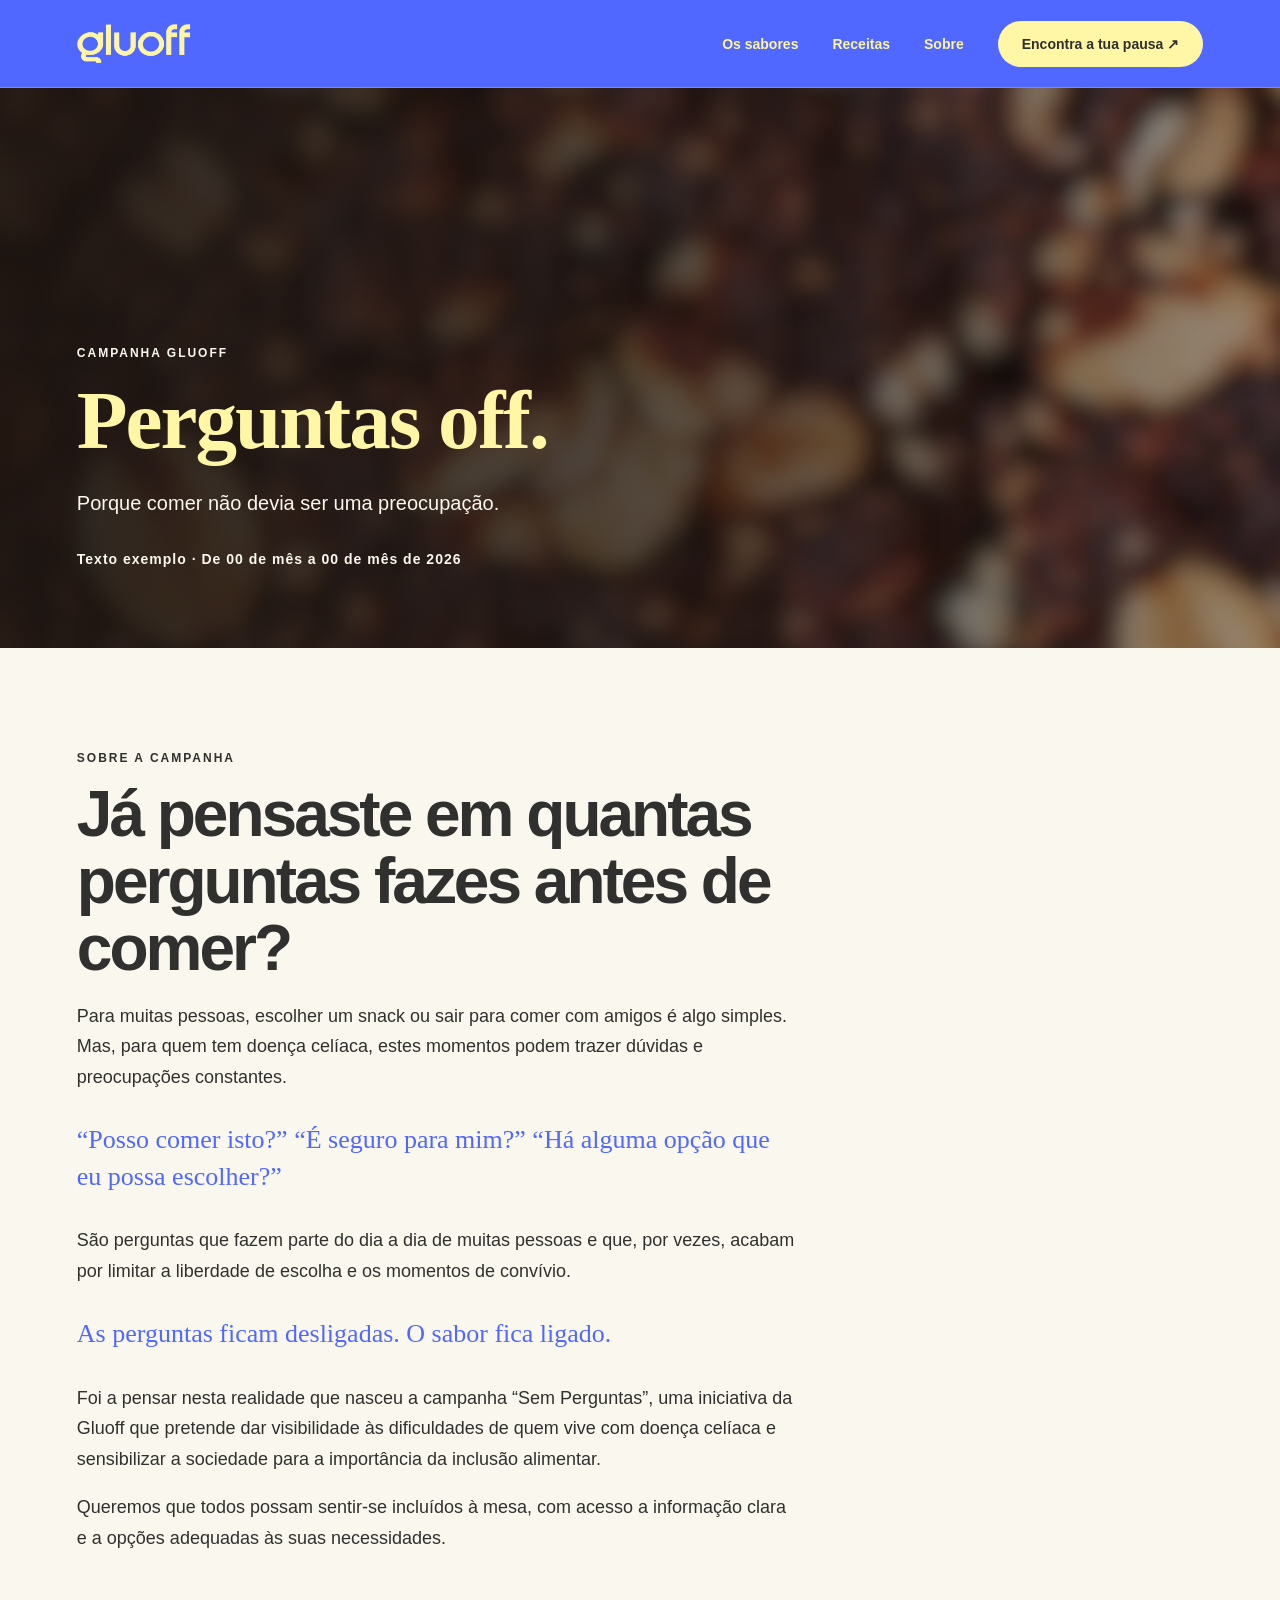
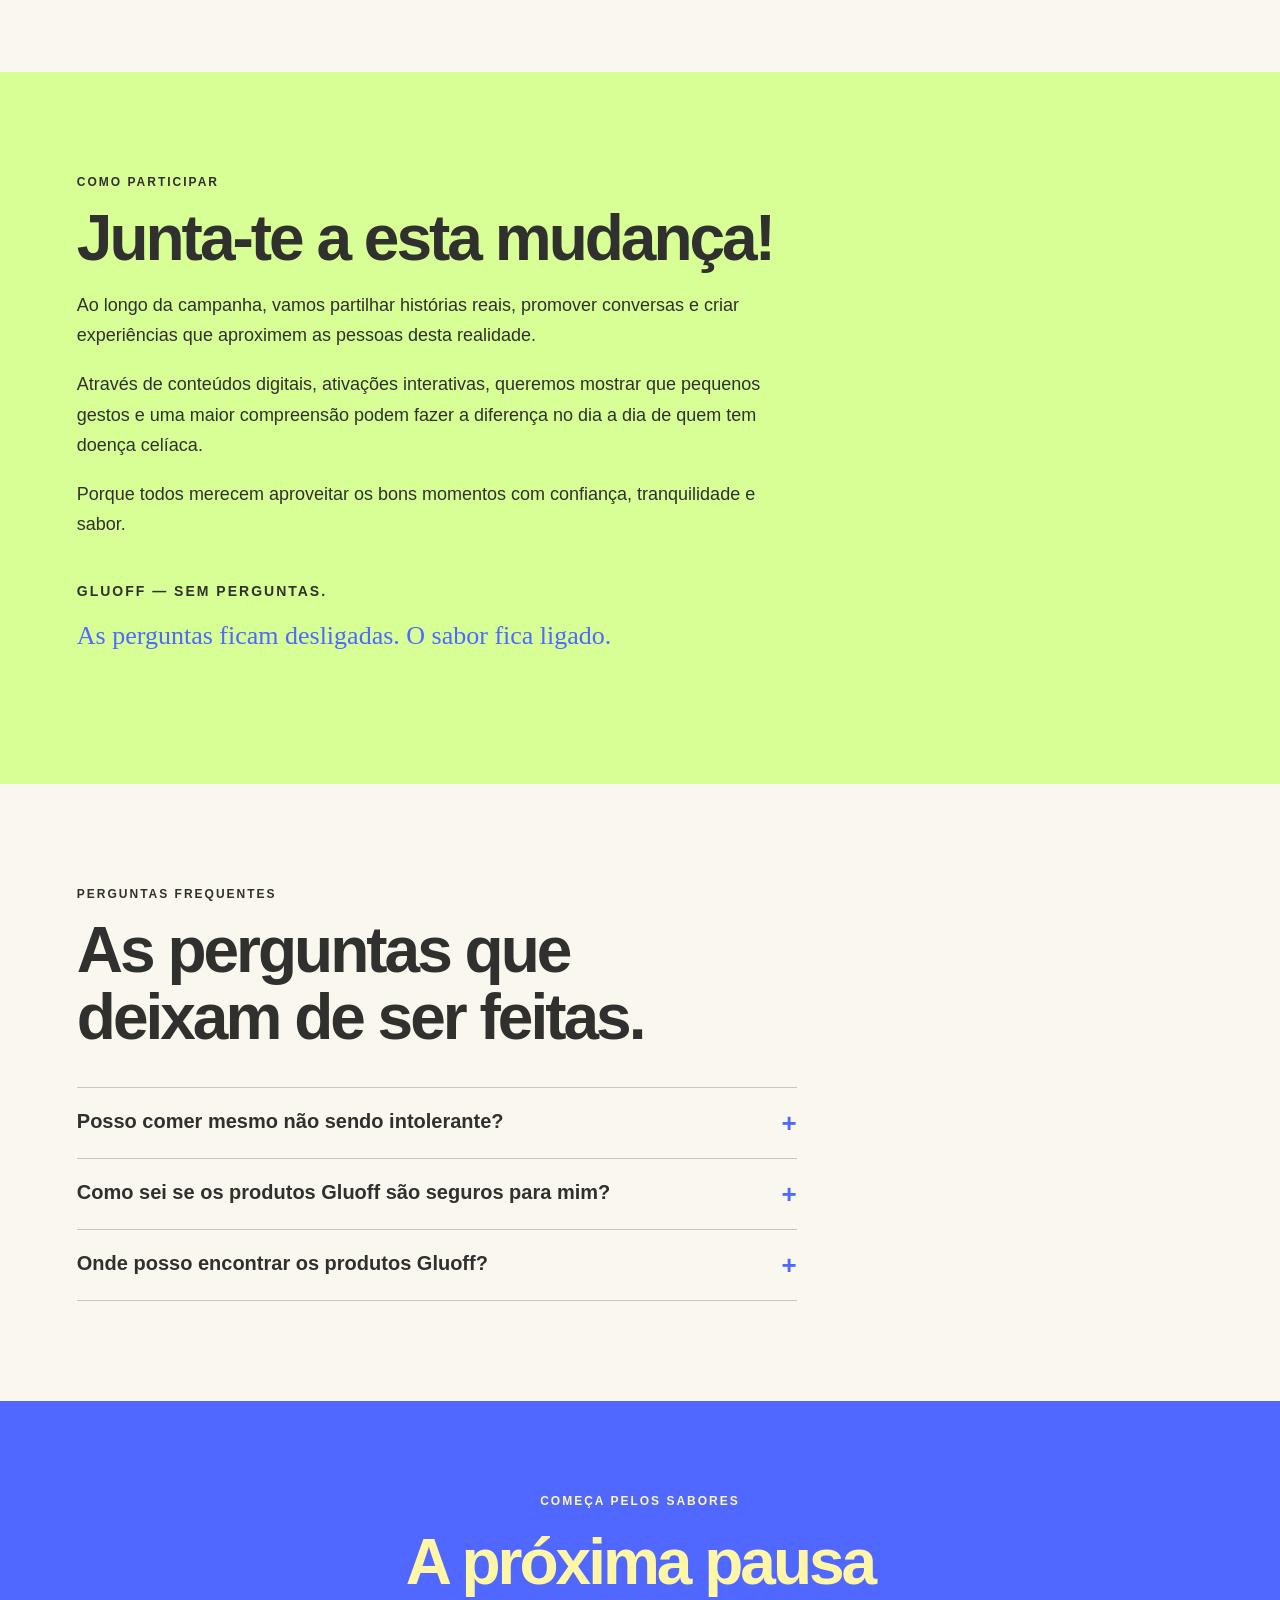
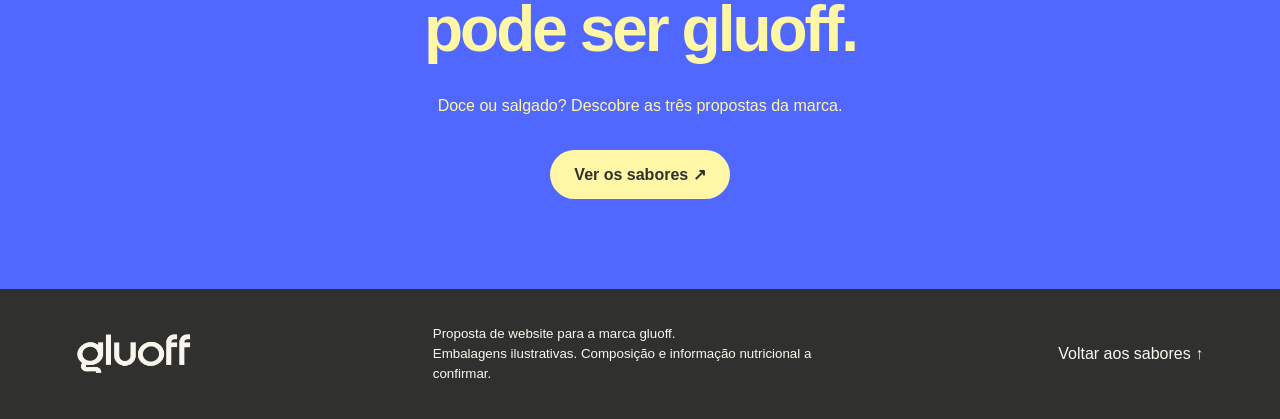
==== perguntas-off.html @ dc0ed852 "Add logo, product photos, campaign banner and new pages - Replace text logo with the gluoff logo ima" ====
<!doctype html>
<html lang="pt-PT">
<head>
  <meta charset="utf-8">
  <meta name="viewport" content="width=device-width,initial-scale=1">
  <meta name="theme-color" content="#5068ff">
  <title>Perguntas off — gluoff</title>
  <meta name="description" content="Perguntas off: a campanha da gluoff. Porque comer não devia ser uma preocupação.">
  <link rel="stylesheet" href="styles.css">
</head>
<body>
  <header>
    <a class="logo" href="index.html" aria-label="gluoff início">gluoff</a>
    <nav aria-label="Navegação principal">
      <a href="index.html#sabores">Os sabores</a>
      <a href="receitas.html">Receitas</a>
      <a href="sobre.html">Sobre</a>
      <a class="pill" href="index.html#pausa">Encontra a tua pausa ↗</a>
    </nav>
  </header>

  <main>
    <!-- Texto exemplo: substituir pelo conteúdo final -->
    <section class="campaign">
      <div class="campaign-copy">
        <span class="eyebrow">Campanha gluoff</span>
        <h1><span>Perguntas off.</span></h1>
        <p>Porque comer não devia ser uma preocupação.</p>
        <span class="campaign-dates">Texto exemplo · De 00 de mês a 00 de mês de 2026</span>
      </div>
    </section>

    <section class="section">
      <div class="prose">
        <span class="eyebrow">Sobre a campanha</span>
        <h2>Já pensaste em quantas perguntas fazes antes de comer?</h2>
        <p>Para muitas pessoas, escolher um snack ou sair para comer com amigos é algo simples. Mas, para quem tem doença celíaca, estes momentos podem trazer dúvidas e preocupações constantes.</p>
        <p class="questions">“Posso comer isto?” “É seguro para mim?” “Há alguma opção que eu possa escolher?”</p>
        <p>São perguntas que fazem parte do dia a dia de muitas pessoas e que, por vezes, acabam por limitar a liberdade de escolha e os momentos de convívio.</p>
        <p class="questions">As perguntas ficam desligadas. O sabor fica ligado.</p>
        <p>Foi a pensar nesta realidade que nasceu a campanha “Sem Perguntas”, uma iniciativa da Gluoff que pretende dar visibilidade às dificuldades de quem vive com doença celíaca e sensibilizar a sociedade para a importância da inclusão alimentar.</p>
        <p>Queremos que todos possam sentir-se incluídos à mesa, com acesso a informação clara e a opções adequadas às suas necessidades.</p>
      </div>
    </section>

    <section class="section vision">
      <div class="prose">
        <span class="eyebrow">Como participar</span>
        <h2>Junta-te a esta mudança!</h2>
        <p>Ao longo da campanha, vamos partilhar histórias reais, promover conversas e criar experiências que aproximem as pessoas desta realidade.</p>
        <p>Através de conteúdos digitais, ativações interativas, queremos mostrar que pequenos gestos e uma maior compreensão podem fazer a diferença no dia a dia de quem tem doença celíaca.</p>
        <p>Porque todos merecem aproveitar os bons momentos com confiança, tranquilidade e sabor.</p>
        <p class="signature">Gluoff — Sem Perguntas.</p>
        <p class="questions">As perguntas ficam desligadas. O sabor fica ligado.</p>
      </div>
    </section>

    <section class="section">
      <div class="prose">
        <span class="eyebrow">Perguntas frequentes</span>
        <h2>As perguntas que<br>deixam de ser feitas.</h2>
        <div class="faq">
          <details>
            <summary>Posso comer mesmo não sendo intolerante?</summary>
            <p>Texto exemplo. A resposta a esta pergunta.</p>
          </details>
          <details>
            <summary>Como sei se os produtos Gluoff são seguros para mim?</summary>
            <p>Texto exemplo. A resposta a esta pergunta.</p>
          </details>
          <details>
            <summary>Onde posso encontrar os produtos Gluoff?</summary>
            <p>Podes encontrar produtos Gluoff em lojas especializadas, como o Celeiro e a Maria Granel, em pontos de venda parceiros e em algumas máquinas de venda automática.</p>
          </details>
        </div>
      </div>
    </section>

    <section class="end">
      <span class="eyebrow">Começa pelos sabores</span>
      <h2>A próxima pausa<br>pode ser gluoff.</h2>
      <p>Doce ou salgado? Descobre as três propostas da marca.</p>
      <a class="pill" href="index.html#sabores">Ver os sabores ↗</a>
    </section>
  </main>

  <footer>
    <a class="logo" href="index.html" aria-label="gluoff início">gluoff</a>
    <small>Proposta de website para a marca gluoff.<br>Embalagens ilustrativas. Composição e informação nutricional a confirmar.</small>
    <a href="index.html#sabores">Voltar aos sabores ↑</a>
  </footer>
</body>
</html>
---- styles.css ----
:root {
  --blue: #5068ff;
  --yellow: #fff6a6;
  --green: #d7ff96;
  --ink: #30302e;
  --cream: #faf8ee;
}

* { box-sizing: border-box; }
html { scroll-behavior: smooth; scroll-padding-top: 90px; }
body { margin: 0; background: var(--cream); color: var(--ink); font-family: Arial, Helvetica, sans-serif; }
a { color: inherit; text-decoration: none; }
button { font: inherit; cursor: pointer; }

/* Header */
header {
  height: 88px; background: var(--blue); color: var(--yellow);
  display: flex; align-items: center; justify-content: space-between;
  padding: 0 6%; border-bottom: 1px solid #ffffff38;
}
.logo {
  display: block; height: 40px; aspect-ratio: 1841 / 611;
  background: currentColor; font-size: 0; color: inherit;
  -webkit-mask: url(assets/logo.png?v=2) center / contain no-repeat;
  mask: url(assets/logo.png?v=2) center / contain no-repeat;
}
nav { display: flex; align-items: center; gap: 34px; font-size: 14px; font-weight: bold; }
.pill {
  border-radius: 50px; padding: 15px 24px; display: inline-flex; gap: 30px; align-items: center;
  background: var(--yellow); color: var(--ink); border: 0; font-weight: bold;
}
.pill-dark { background: var(--ink); color: var(--yellow); }

/* Hero */
.hero {
  position: relative; background: var(--blue); color: var(--yellow);
  padding: 65px 6% 82px; display: grid; grid-template-columns: 1fr 1fr;
  align-items: center; gap: 20px; overflow: hidden; min-height: 660px;
}
.eyebrow { text-transform: uppercase; font-size: 12px; letter-spacing: 2px; font-weight: bold; }
.hero h1 { font-size: clamp(60px, 6.8vw, 108px); letter-spacing: -6px; line-height: .99; margin: 24px 0; }
.hero h1 em { font-family: Georgia, serif; font-weight: normal; }
.hero p { font-size: 18px; max-width: 380px; line-height: 1.6; margin: 30px 0; }
.visual { position: relative; aspect-ratio: 1; }
.visual img {
  display: block; width: 100%; height: 100%; object-fit: cover;
  border-radius: 36px; transform: rotate(-5deg);
  filter: drop-shadow(0 22px 30px #1d2a8a55);
}
.sticker {
  position: absolute; right: 0; bottom: 8%; width: 130px; height: 130px;
  background: var(--green); color: var(--ink); border-radius: 50%;
  display: grid; place-content: center; text-align: center;
  font-weight: bold; font-size: 21px; transform: rotate(13deg); box-shadow: 0 5px 0 #30302e;
}

/* Campanha */
.campaign {
  min-height: 560px; display: flex; align-items: flex-end; padding: 80px 6%;
  color: var(--cream);
  background:
    linear-gradient(90deg, #1b1410e6 0%, #1b1410a6 45%, #1b141026 100%),
    url(assets/perguntas-off.png) center / cover no-repeat,
    #5a3a28;
}
.campaign-copy { max-width: 640px; }
.campaign h1, .campaign h2 { font-family: Georgia, serif; font-size: clamp(48px, 6.5vw, 96px); letter-spacing: -2px; line-height: .95; margin: 20px 0 28px; }
.campaign h1 span, .campaign h2 span { color: var(--yellow); }
.campaign p { font-size: 20px; line-height: 1.5; max-width: 520px; margin: 0 0 32px; }
.campaign-dates { font-size: 14px; font-weight: bold; letter-spacing: 1px; }
.prose .questions { font-family: Georgia, serif; font-size: 26px; line-height: 1.4; color: var(--blue); margin: 30px 0; }
.prose .signature { font-size: 14px; font-weight: bold; letter-spacing: 2px; text-transform: uppercase; margin-top: 40px; }
.prose .signature + .questions { margin-top: 8px; }
.faq { border-top: 1px solid #30302e40; margin-top: 35px; }
.faq details { border-bottom: 1px solid #30302e40; }
.faq summary {
  cursor: pointer; list-style: none; padding: 22px 0; font-size: 20px; font-weight: bold;
  display: flex; justify-content: space-between; gap: 20px;
}
.faq summary::-webkit-details-marker { display: none; }
.faq summary::after { content: "+"; color: var(--blue); font-size: 26px; line-height: 1; }
.faq details[open] summary::after { content: "−"; }
.faq details p { margin: 0 0 22px; }
.toggle-off {
  display: inline-flex; align-items: center; justify-content: flex-end; gap: 6px;
  width: 64px; height: 28px; padding: 0 9px 0 4px; border-radius: 28px;
  background: var(--blue); color: var(--green); font-size: 12px; font-weight: 800; letter-spacing: .5px;
}
.toggle-off::before { content: ""; width: 21px; height: 21px; border-radius: 50%; background: #fff; margin-right: auto; }

/* Ticker */
.ticker { background: var(--green); padding: 22px 0; overflow: hidden; white-space: nowrap; font-weight: bold; font-size: 20px; }
.ticker span { display: inline-block; word-spacing: 18px; animation: slide 30s linear infinite; }
@keyframes slide { to { transform: translateX(-30%); } }

/* Sections */
.section { padding: 100px 6%; }
.section-head { display: flex; justify-content: space-between; align-items: end; gap: 30px; margin-bottom: 45px; }
h2 { font-size: clamp(40px, 5vw, 68px); line-height: 1.05; letter-spacing: -3px; margin: 15px 0; }
.section-head p { max-width: 320px; line-height: 1.6; }

/* Products */
.products { display: grid; grid-template-columns: repeat(3, 1fr); gap: 22px; }
.product { border-radius: 24px; overflow: hidden; background: var(--yellow); }
.product:nth-child(2) { background: var(--green); }
.product:nth-child(3) { background: #e7d9f5; }
.product-art { height: 300px; position: relative; display: flex; justify-content: center; align-items: center; overflow: hidden; }
.product-art img { height: 270px; width: 270px; object-fit: contain; transform: rotate(-6deg); filter: drop-shadow(0 14px 18px #30302e33); }
.product-copy { padding: 0 27px 27px; }
.product h3 { font-size: 29px; letter-spacing: -1px; margin: 10px 0; }
.product p { line-height: 1.5; min-height: 48px; }
.product button {
  background: transparent; border: 0; border-top: 1px solid #30302e40; width: 100%;
  padding: 18px 0 0; text-align: left; display: flex; justify-content: space-between; font-weight: bold;
}

/* Story */
.story { background: var(--yellow); display: grid; grid-template-columns: 1fr 1fr; gap: 80px; align-items: center; }
.story p { font-size: 18px; line-height: 1.7; max-width: 470px; }
.round {
  border-radius: 50%; background: var(--blue); color: var(--yellow); aspect-ratio: 1;
  display: flex; align-items: center; justify-content: center; text-align: center; position: relative;
}
.round strong { font-size: clamp(40px, 5vw, 72px); letter-spacing: -3px; line-height: 1; }
.round small { position: absolute; bottom: 17%; font-size: 14px; letter-spacing: 2px; }

/* Moments */
.moments { display: grid; grid-template-columns: repeat(3, 1fr); border-top: 1px solid #30302e40; margin-top: 45px; }
.moment { padding: 30px 30px 0 0; }
.moment span { color: var(--blue); font-size: 14px; }
.moment h3 { font-size: 25px; letter-spacing: -1px; }
.moment p { line-height: 1.6; max-width: 320px; }

/* End CTA */
.end { background: var(--blue); color: var(--yellow); text-align: center; padding: 90px 6%; }
.end h2 { max-width: 850px; margin: 20px auto 30px; }
.end p { line-height: 1.6; }
.end .pill { margin-top: 15px; }

/* Página Sobre */
nav a[aria-current="page"] { text-decoration: underline; text-underline-offset: 6px; text-decoration-thickness: 2px; }
.page-hero { background: var(--blue); color: var(--yellow); padding: 90px 6% 100px; }
.page-hero h1 { font-size: clamp(54px, 6.8vw, 100px); letter-spacing: -5px; line-height: .99; margin: 24px 0; }
.page-hero h1 em { font-family: Georgia, serif; font-weight: normal; }
.page-hero p { font-size: 18px; max-width: 560px; line-height: 1.6; margin: 0; }
.prose { max-width: 720px; }
.prose p { font-size: 18px; line-height: 1.7; }
.vision { background: var(--green); }

/* Página Receitas */
.recipes { display: grid; grid-template-columns: repeat(3, 1fr); gap: 22px; }
.recipe { border-radius: 24px; overflow: hidden; background: #fff; border: 1px solid #30302e1a; }
.recipe-art {
  aspect-ratio: 4 / 3; background: var(--yellow); display: grid; place-content: center;
  font-size: 14px; font-weight: bold; color: #30302e80;
}
.recipe-art img { width: 100%; height: 100%; object-fit: cover; object-position: top; display: block; }
.recipe:nth-child(2) .recipe-art { background: var(--green); }
.recipe:nth-child(3) .recipe-art { background: #e7d9f5; }
.recipe-copy { padding: 22px 27px 27px; }
.recipe h3 { font-size: 25px; letter-spacing: -1px; margin: 10px 0; }
.recipe p { line-height: 1.5; margin: 0; }
.featured-recipe { background: var(--yellow); display: grid; grid-template-columns: 1fr 1fr; gap: 80px; align-items: start; }
.featured-recipe p { font-size: 18px; line-height: 1.7; max-width: 470px; }
.featured-recipe .recipe-meta { font-size: 14px; font-weight: bold; }
.recipe-steps { background: var(--cream); border-radius: 24px; padding: 36px; }
.recipe-steps h3 { font-size: 22px; margin: 0 0 12px; }
.recipe-steps ul, .recipe-steps ol { margin: 0 0 28px; padding-left: 22px; line-height: 1.8; }
.recipe-steps ol { margin-bottom: 0; }

/* Footer */
footer {
  background: var(--ink); color: var(--cream); padding: 35px 6%;
  display: flex; justify-content: space-between; align-items: center; gap: 20px;
}
footer small { max-width: 390px; line-height: 1.5; }

/* Dialog */
dialog { border: 0; border-radius: 24px; background: var(--cream); color: var(--ink); padding: 36px; max-width: 520px; width: 90%; }
dialog::backdrop { background: #15151baa; backdrop-filter: blur(5px); }
dialog h2 { font-size: 42px; }
dialog p { line-height: 1.7; }
dialog .close { float: right; border: 0; background: var(--green); border-radius: 50%; height: 35px; width: 35px; }

button:hover, .pill:hover { filter: brightness(.95); }
a:focus-visible, button:focus-visible { outline: 3px solid var(--ink); outline-offset: 5px; }

@media (max-width: 800px) {
  header { height: 75px; }
  .logo { height: 34px; }
  nav { gap: 15px; }
  nav .pill { display: none; }
  .hero { grid-template-columns: 1fr; padding-top: 40px; }
  .hero h1 { letter-spacing: -3px; }
  .visual { max-width: 470px; width: 100%; margin: auto; }
  .hero p { max-width: 440px; }
  .section { padding: 65px 6%; }
  .campaign { min-height: 480px; padding: 60px 6%; }
  .section-head { display: block; }
  .products { grid-template-columns: 1fr; }
  .product-art { height: 270px; }
  .story { grid-template-columns: 1fr; gap: 40px; }
  .round { max-width: 440px; width: 100%; margin: auto; }
  .moments { grid-template-columns: 1fr; }
  .recipes { grid-template-columns: 1fr; }
  .featured-recipe { grid-template-columns: 1fr; gap: 30px; }
  .recipe-steps { padding: 26px; }
  .moment { padding-top: 20px; }
  footer { align-items: start; flex-direction: column; }
  .sticker { width: 110px; height: 110px; font-size: 18px; }
}

@media (prefers-reduced-motion: reduce) {
  html { scroll-behavior: auto; }
  .ticker span { animation: none; }
}
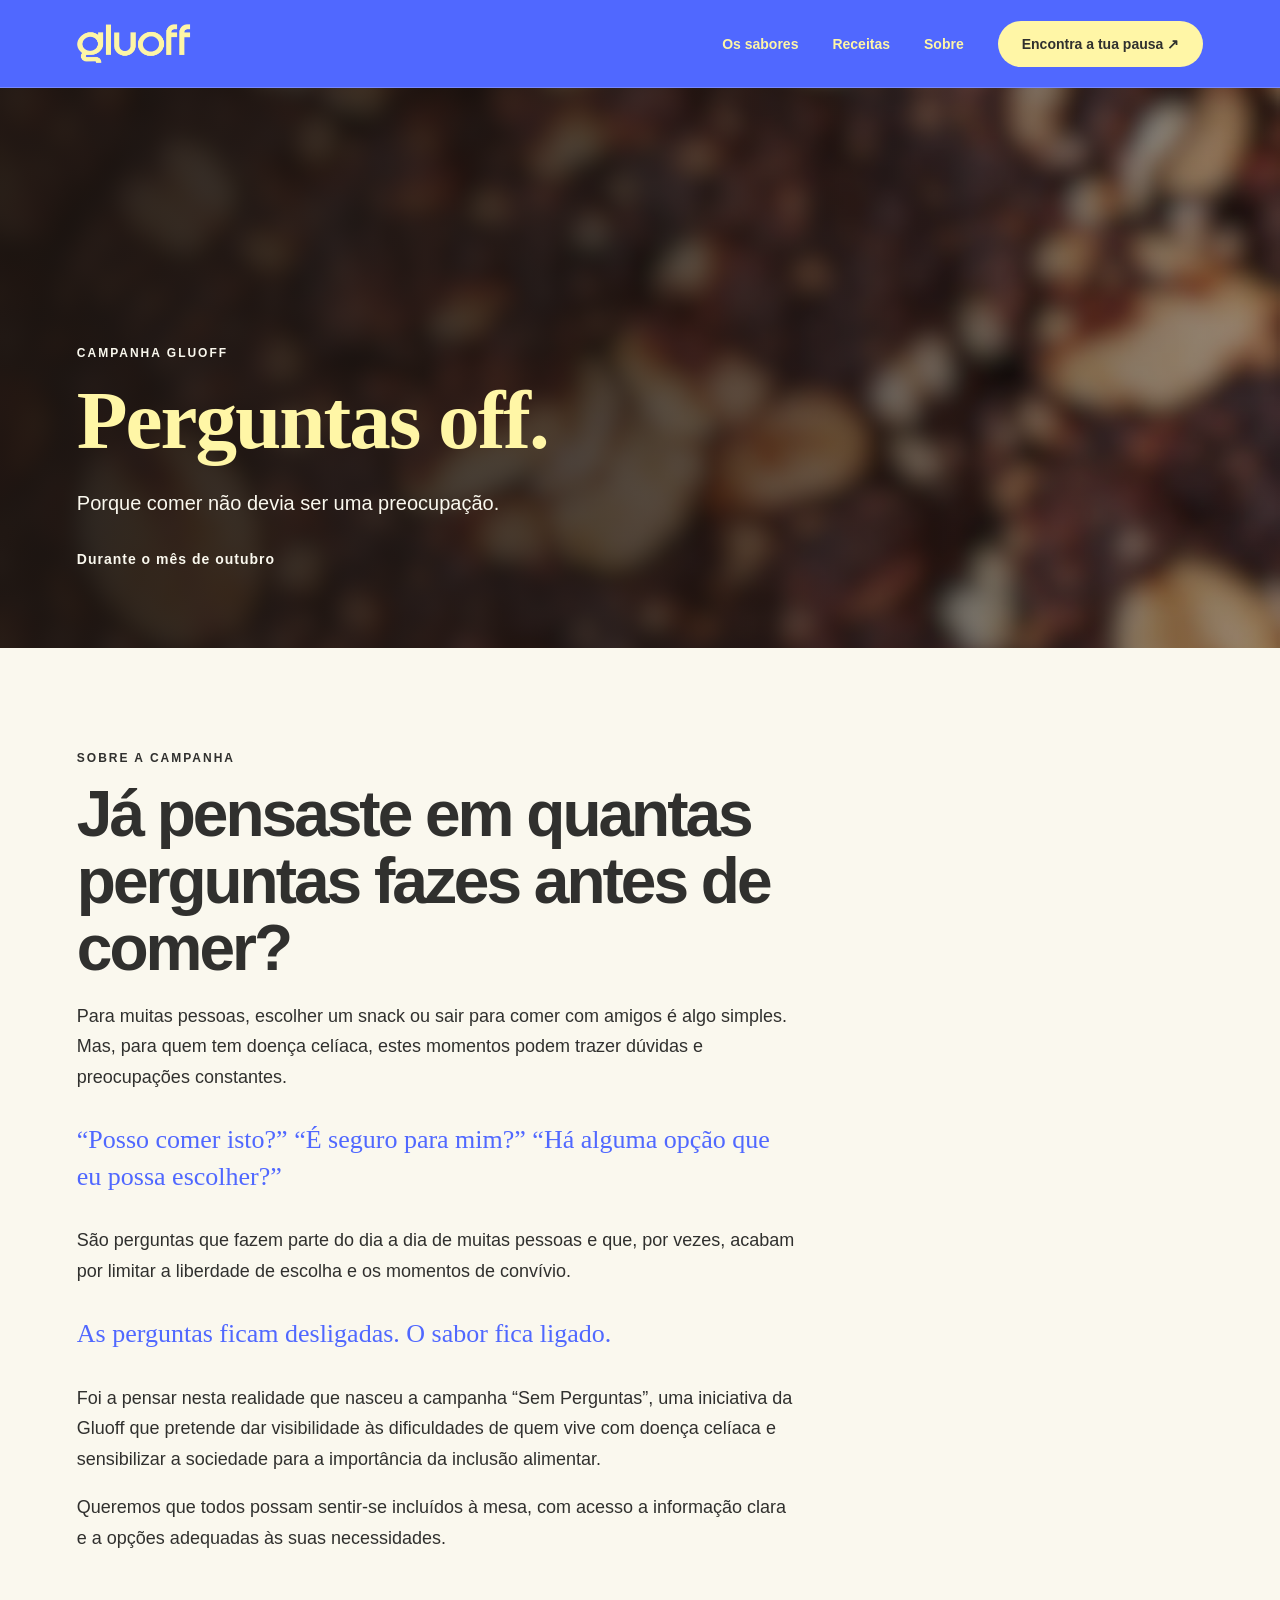
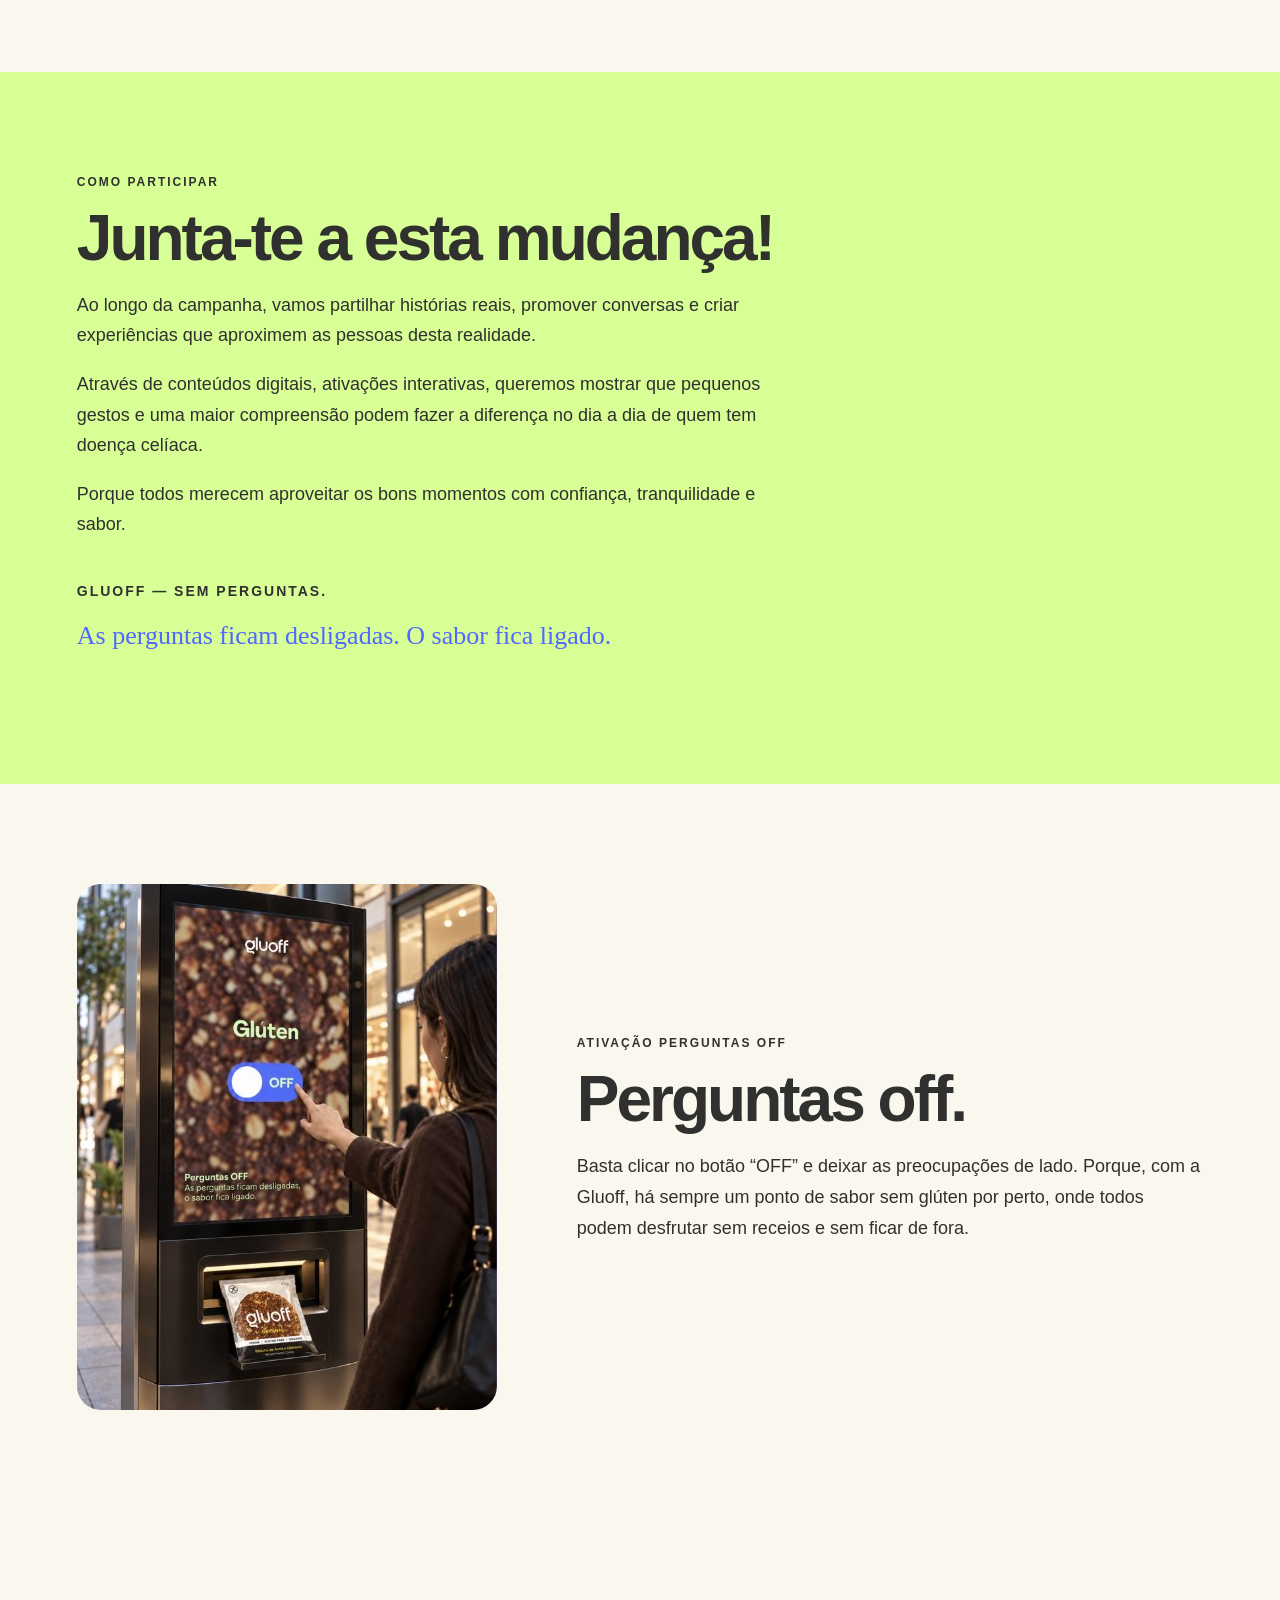
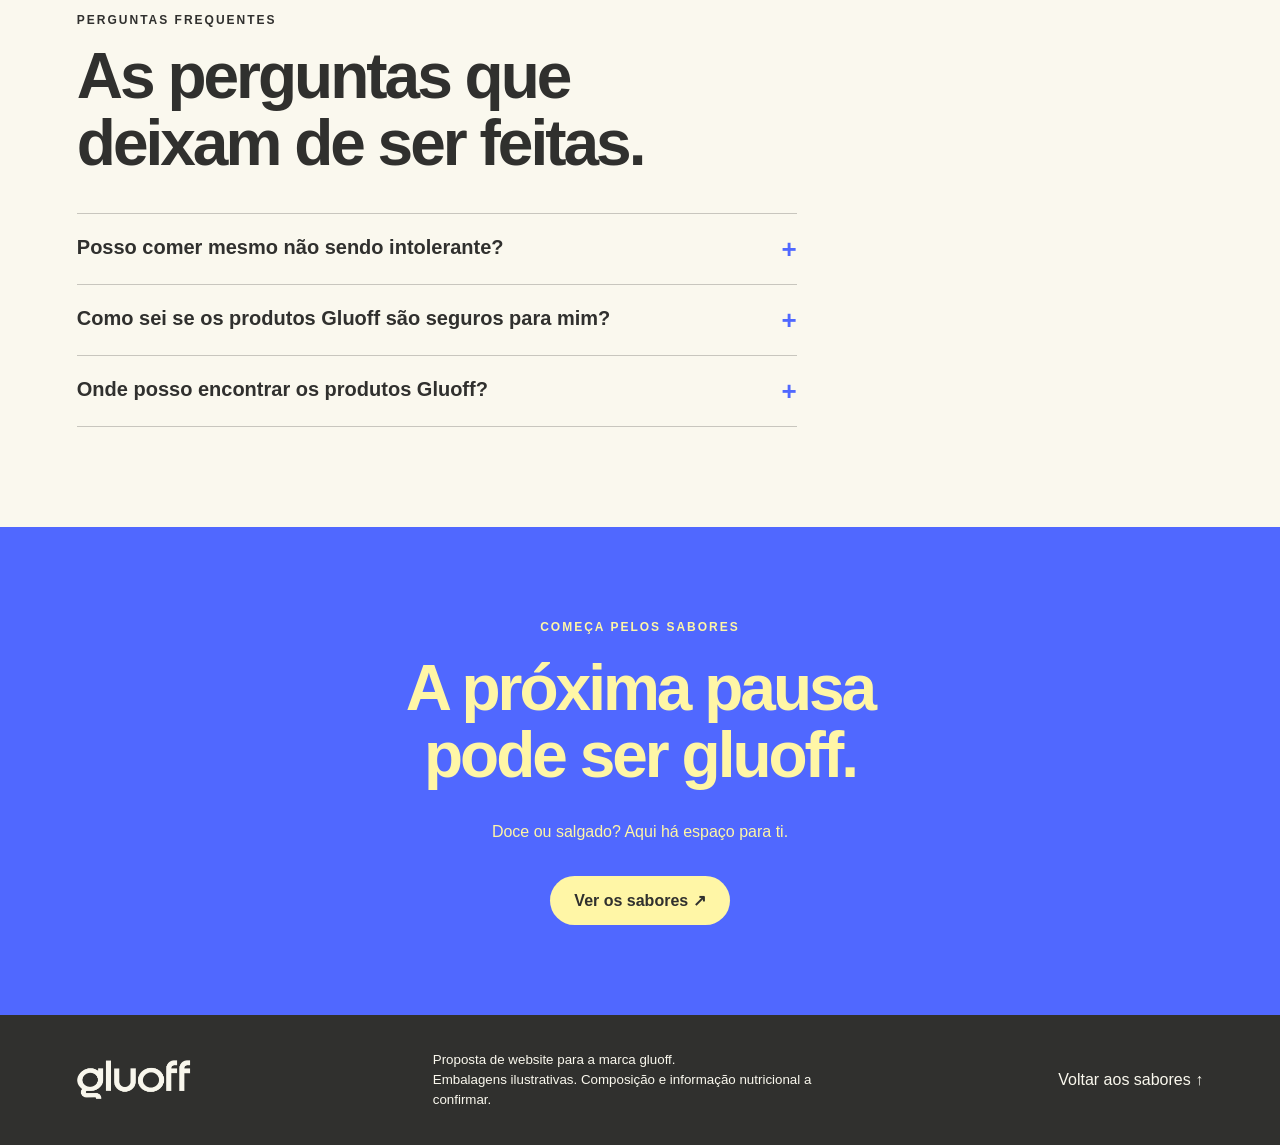
==== commit 8975db5e: "Fill in recipes, Sobre and campaign content - Receitas: real names and photos on all three cards, fe" ====
--- a/perguntas-off.html
+++ b/perguntas-off.html
@@ -26,7 +26,7 @@
         <span class="eyebrow">Campanha gluoff</span>
         <h1><span>Perguntas off.</span></h1>
         <p>Porque comer não devia ser uma preocupação.</p>
-        <span class="campaign-dates">Texto exemplo · De 00 de mês a 00 de mês de 2026</span>
+        <span class="campaign-dates">Durante o mês de outubro</span>
       </div>
     </section>
 
@@ -55,6 +55,15 @@
       </div>
     </section>
 
+    <section class="section activation">
+      <img src="assets/perguntas-off-maquina.jpg" alt="Mulher carrega no interruptor OFF de uma máquina gluoff com a mensagem Perguntas off, que entrega um pacote de bolachas">
+      <div class="prose">
+        <span class="eyebrow">Ativação Perguntas off</span>
+        <h2>Perguntas off.</h2>
+        <p>Basta clicar no botão “OFF” e deixar as preocupações de lado. Porque, com a Gluoff, há sempre um ponto de sabor sem glúten por perto, onde todos podem desfrutar sem receios e sem ficar de fora.</p>
+      </div>
+    </section>
+
     <section class="section">
       <div class="prose">
         <span class="eyebrow">Perguntas frequentes</span>
@@ -79,7 +88,7 @@
     <section class="end">
       <span class="eyebrow">Começa pelos sabores</span>
       <h2>A próxima pausa<br>pode ser gluoff.</h2>
-      <p>Doce ou salgado? Descobre as três propostas da marca.</p>
+      <p>Doce ou salgado? Aqui há espaço para ti.</p>
       <a class="pill" href="index.html#sabores">Ver os sabores ↗</a>
     </section>
   </main>
--- a/styles.css
+++ b/styles.css
@@ -71,6 +71,8 @@
 .prose .questions { font-family: Georgia, serif; font-size: 26px; line-height: 1.4; color: var(--blue); margin: 30px 0; }
 .prose .signature { font-size: 14px; font-weight: bold; letter-spacing: 2px; text-transform: uppercase; margin-top: 40px; }
 .prose .signature + .questions { margin-top: 8px; }
+.activation { display: grid; grid-template-columns: minmax(0, 420px) 1fr; gap: 80px; align-items: center; }
+.activation img { width: 100%; height: auto; display: block; border-radius: 24px; }
 .faq { border-top: 1px solid #30302e40; margin-top: 35px; }
 .faq details { border-bottom: 1px solid #30302e40; }
 .faq summary {
@@ -154,7 +156,8 @@
   aspect-ratio: 4 / 3; background: var(--yellow); display: grid; place-content: center;
   font-size: 14px; font-weight: bold; color: #30302e80;
 }
-.recipe-art img { width: 100%; height: 100%; object-fit: cover; object-position: top; display: block; }
+.recipe-art { position: relative; }
+.recipe-art img { position: absolute; inset: 0; width: 100%; height: 100%; object-fit: cover; object-position: top; display: block; }
 .recipe:nth-child(2) .recipe-art { background: var(--green); }
 .recipe:nth-child(3) .recipe-art { background: #e7d9f5; }
 .recipe-copy { padding: 22px 27px 27px; }
@@ -184,6 +187,11 @@
 
 button:hover, .pill:hover { filter: brightness(.95); }
 a:focus-visible, button:focus-visible { outline: 3px solid var(--ink); outline-offset: 5px; }
+
+@media (max-width: 1000px) {
+  .activation { grid-template-columns: 1fr; gap: 40px; }
+  .activation img { max-width: 420px; }
+}
 
 @media (max-width: 800px) {
   header { height: 75px; }
